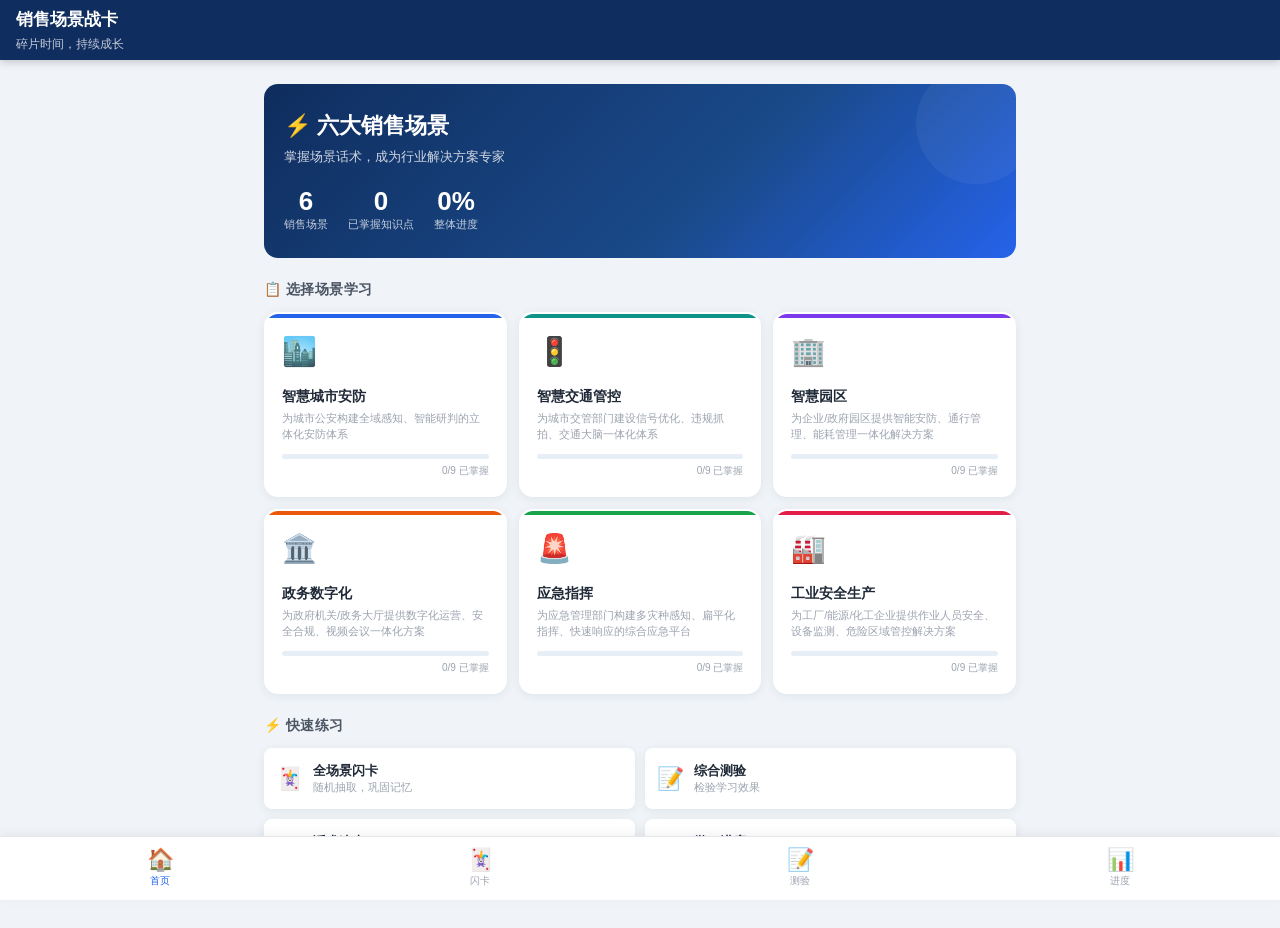
==== index.html @ 9e3f859b "feat: 搭建销售场景战卡学习系统完整框架 - 六大销售场景战卡（城市安防/智慧交通/智慧园区/政务数字化/应急指挥/工业安全） - 每张战卡含 8 个模块：场景一句话、目标客户、客户痛点、推荐方案" ====
<!DOCTYPE html>
<html lang="zh-CN">
<head>
  <meta charset="UTF-8">
  <meta name="viewport" content="width=device-width, initial-scale=1.0, maximum-scale=1.0">
  <title>销售场景战卡</title>
  <link rel="stylesheet" href="css/style.css">
</head>
<body>
  <div id="app">
    <div class="loading-screen">
      <div class="loading-logo">⚡</div>
      <p>加载中...</p>
    </div>
  </div>
  <script src="js/data.js"></script>
  <script src="js/app.js"></script>
</body>
</html>
---- css/style.css ----
/* ===== Reset & Base ===== */
*, *::before, *::after { box-sizing: border-box; margin: 0; padding: 0; }

:root {
  --primary: #0f2d5e;
  --primary-mid: #1a4a8a;
  --primary-light: #2563eb;
  --accent: #f59e0b;
  --accent-light: #fef3c7;
  --bg: #f0f4f8;
  --bg2: #e8eef5;
  --card: #ffffff;
  --text: #1f2937;
  --text-2: #4b5563;
  --text-3: #9ca3af;
  --border: #e5e7eb;
  --success: #059669;
  --success-bg: #d1fae5;
  --danger: #dc2626;
  --danger-bg: #fee2e2;
  --warn: #d97706;
  --warn-bg: #fef3c7;
  --radius: 14px;
  --radius-sm: 8px;
  --shadow: 0 2px 10px rgba(15,45,94,0.08);
  --shadow-lg: 0 8px 30px rgba(15,45,94,0.14);
  --transition: 0.2s ease;
  --header-h: 60px;
  --bottom-h: 64px;
}

html { font-size: 16px; }
body {
  font-family: -apple-system, BlinkMacSystemFont, "PingFang SC", "Hiragino Sans GB",
               "Microsoft YaHei", "Helvetica Neue", sans-serif;
  background: var(--bg);
  color: var(--text);
  line-height: 1.6;
  min-height: 100vh;
  -webkit-font-smoothing: antialiased;
}

/* ===== Loading Screen ===== */
.loading-screen {
  display: flex;
  flex-direction: column;
  align-items: center;
  justify-content: center;
  min-height: 100vh;
  gap: 12px;
  color: var(--text-2);
}
.loading-logo { font-size: 48px; animation: pulse 1.2s infinite; }
@keyframes pulse { 0%,100% { opacity:1; } 50% { opacity:0.3; } }

/* ===== App Shell ===== */
.app-shell { display: flex; flex-direction: column; min-height: 100vh; }

/* ===== Header ===== */
.app-header {
  position: sticky;
  top: 0;
  z-index: 100;
  height: var(--header-h);
  background: var(--primary);
  color: #fff;
  display: flex;
  align-items: center;
  padding: 0 16px;
  gap: 12px;
  box-shadow: 0 2px 8px rgba(0,0,0,0.2);
}
.header-back {
  background: rgba(255,255,255,0.15);
  border: none;
  color: #fff;
  width: 36px; height: 36px;
  border-radius: 50%;
  font-size: 18px;
  cursor: pointer;
  display: flex; align-items: center; justify-content: center;
  transition: var(--transition);
  flex-shrink: 0;
}
.header-back:hover { background: rgba(255,255,255,0.25); }
.header-title {
  font-size: 17px;
  font-weight: 600;
  flex: 1;
  white-space: nowrap;
  overflow: hidden;
  text-overflow: ellipsis;
}
.header-subtitle { font-size: 12px; opacity: 0.75; margin-top: 1px; }
.header-actions { display: flex; gap: 8px; }
.header-btn {
  background: rgba(255,255,255,0.15);
  border: none;
  color: #fff;
  padding: 6px 12px;
  border-radius: 20px;
  font-size: 13px;
  cursor: pointer;
  transition: var(--transition);
  white-space: nowrap;
}
.header-btn:hover { background: rgba(255,255,255,0.25); }
.header-badge {
  background: var(--accent);
  color: var(--primary);
  font-size: 11px;
  font-weight: 700;
  padding: 2px 8px;
  border-radius: 12px;
}

/* ===== Main Content ===== */
.main-content { flex: 1; padding: 16px; max-width: 800px; margin: 0 auto; width: 100%; }
.main-content.no-pad { padding: 0; }

/* ===== Home Screen ===== */
.home-hero {
  background: linear-gradient(135deg, var(--primary) 0%, var(--primary-mid) 60%, var(--primary-light) 100%);
  border-radius: var(--radius);
  padding: 24px 20px;
  color: #fff;
  margin-bottom: 20px;
  position: relative;
  overflow: hidden;
}
.home-hero::after {
  content: "";
  position: absolute;
  right: -20px; top: -20px;
  width: 120px; height: 120px;
  background: rgba(255,255,255,0.05);
  border-radius: 50%;
}
.home-hero-title { font-size: 22px; font-weight: 700; margin-bottom: 4px; }
.home-hero-sub { font-size: 13px; opacity: 0.8; margin-bottom: 20px; }
.home-stats { display: flex; gap: 20px; }
.stat-item { text-align: center; }
.stat-num { font-size: 26px; font-weight: 800; line-height: 1; }
.stat-label { font-size: 11px; opacity: 0.75; margin-top: 2px; }

.section-title {
  font-size: 14px;
  font-weight: 600;
  color: var(--text-2);
  text-transform: uppercase;
  letter-spacing: 0.5px;
  margin-bottom: 12px;
  display: flex;
  align-items: center;
  gap: 6px;
}

/* ===== Scenario Grid ===== */
.scenario-grid {
  display: grid;
  grid-template-columns: repeat(2, 1fr);
  gap: 12px;
  margin-bottom: 20px;
}
@media (min-width: 600px) { .scenario-grid { grid-template-columns: repeat(3, 1fr); } }

.scenario-card {
  background: var(--card);
  border-radius: var(--radius);
  padding: 16px;
  cursor: pointer;
  box-shadow: var(--shadow);
  transition: var(--transition);
  border: 2px solid transparent;
  position: relative;
  overflow: hidden;
}
.scenario-card:hover { transform: translateY(-2px); box-shadow: var(--shadow-lg); }
.scenario-card:active { transform: scale(0.97); }
.scenario-card.completed { border-color: var(--success); }

.scenario-card-accent {
  position: absolute;
  top: 0; left: 0; right: 0;
  height: 4px;
  border-radius: var(--radius) var(--radius) 0 0;
}
.scenario-icon { font-size: 28px; margin-bottom: 10px; display: block; }
.scenario-name { font-size: 14px; font-weight: 700; margin-bottom: 4px; color: var(--text); }
.scenario-summary { font-size: 11px; color: var(--text-3); line-height: 1.4; margin-bottom: 12px; }

.scenario-progress { margin-top: auto; }
.progress-bar-wrap { background: var(--bg2); border-radius: 4px; height: 5px; margin-bottom: 4px; }
.progress-bar-fill { height: 100%; border-radius: 4px; transition: width 0.5s ease; }
.progress-label { font-size: 10px; color: var(--text-3); text-align: right; }

/* ===== Quick Actions ===== */
.quick-actions { display: grid; grid-template-columns: repeat(2, 1fr); gap: 10px; margin-bottom: 24px; }
.quick-action-btn {
  background: var(--card);
  border: none;
  border-radius: var(--radius-sm);
  padding: 14px 12px;
  cursor: pointer;
  text-align: left;
  box-shadow: var(--shadow);
  transition: var(--transition);
  display: flex;
  align-items: center;
  gap: 10px;
}
.quick-action-btn:hover { box-shadow: var(--shadow-lg); transform: translateY(-1px); }
.qa-icon { font-size: 22px; }
.qa-text { }
.qa-title { font-size: 13px; font-weight: 600; color: var(--text); }
.qa-desc { font-size: 11px; color: var(--text-3); }

/* ===== Scenario Detail ===== */
.scenario-detail-hero {
  padding: 20px 16px 0;
  background: linear-gradient(180deg, var(--primary) 0%, var(--bg) 100%);
  margin-bottom: 0;
}
.scenario-detail-card {
  background: var(--card);
  border-radius: var(--radius) var(--radius) 0 0;
  padding: 16px;
  margin-top: 16px;
}
.scenario-detail-icon { font-size: 36px; margin-bottom: 8px; }
.scenario-detail-name { font-size: 20px; font-weight: 800; color: #fff; margin-bottom: 4px; }
.scenario-detail-tagline {
  font-size: 13px;
  color: rgba(255,255,255,0.85);
  line-height: 1.5;
  margin-bottom: 16px;
  padding: 10px 12px;
  background: rgba(255,255,255,0.1);
  border-radius: var(--radius-sm);
  border-left: 3px solid var(--accent);
}

/* Module Tabs */
.module-tabs-wrap { background: var(--card); position: sticky; top: var(--header-h); z-index: 50; }
.module-tabs {
  display: flex;
  overflow-x: auto;
  gap: 0;
  border-bottom: 2px solid var(--border);
  padding: 0 12px;
  scrollbar-width: none;
}
.module-tabs::-webkit-scrollbar { display: none; }
.module-tab {
  flex-shrink: 0;
  padding: 10px 14px;
  font-size: 13px;
  font-weight: 500;
  color: var(--text-3);
  cursor: pointer;
  border-bottom: 2px solid transparent;
  margin-bottom: -2px;
  transition: var(--transition);
  white-space: nowrap;
}
.module-tab:hover { color: var(--primary-light); }
.module-tab.active { color: var(--primary-light); border-bottom-color: var(--primary-light); font-weight: 700; }

/* Module Content */
.module-content { padding: 16px; display: none; }
.module-content.active { display: block; }

.module-section {
  background: var(--card);
  border-radius: var(--radius-sm);
  padding: 14px;
  margin-bottom: 12px;
  border: 1px solid var(--border);
}
.module-section-title {
  font-size: 12px;
  font-weight: 700;
  color: var(--text-2);
  text-transform: uppercase;
  letter-spacing: 0.5px;
  margin-bottom: 10px;
  display: flex;
  align-items: center;
  gap: 6px;
}
.module-section-title .dot {
  width: 8px; height: 8px;
  border-radius: 50%;
  display: inline-block;
}

.tag-list { display: flex; flex-wrap: wrap; gap: 6px; }
.tag {
  padding: 4px 10px;
  border-radius: 20px;
  font-size: 12px;
  font-weight: 500;
  background: var(--bg2);
  color: var(--text-2);
}
.tag.blue { background: #dbeafe; color: #1e40af; }
.tag.green { background: #d1fae5; color: #065f46; }
.tag.orange { background: #fed7aa; color: #92400e; }
.tag.red { background: #fee2e2; color: #991b1b; }
.tag.purple { background: #ede9fe; color: #5b21b6; }

.concern-list { display: flex; flex-direction: column; gap: 8px; }
.concern-item {
  display: flex;
  align-items: flex-start;
  gap: 8px;
  font-size: 13px;
  color: var(--text);
  line-height: 1.5;
}
.concern-bullet {
  width: 6px; height: 6px;
  border-radius: 50%;
  background: var(--primary-light);
  flex-shrink: 0;
  margin-top: 7px;
}

.script-box {
  background: #f8fafc;
  border: 1px solid var(--border);
  border-left: 3px solid var(--accent);
  border-radius: var(--radius-sm);
  padding: 14px;
  font-size: 13px;
  line-height: 1.8;
  color: var(--text);
  white-space: pre-wrap;
}

.question-list { display: flex; flex-direction: column; gap: 10px; }
.question-item {
  display: flex;
  gap: 10px;
  align-items: flex-start;
}
.q-num {
  width: 22px; height: 22px;
  background: var(--primary-light);
  color: #fff;
  border-radius: 50%;
  font-size: 11px;
  font-weight: 700;
  display: flex; align-items: center; justify-content: center;
  flex-shrink: 0;
  margin-top: 2px;
}
.q-text { font-size: 13px; line-height: 1.6; color: var(--text); }

.boundary-group { margin-bottom: 12px; }
.boundary-type {
  font-size: 11px;
  font-weight: 700;
  color: var(--danger);
  margin-bottom: 6px;
  display: flex;
  align-items: center;
  gap: 4px;
}
.boundary-items { display: flex; flex-direction: column; gap: 6px; }
.boundary-item {
  font-size: 12px;
  color: var(--text-2);
  padding: 6px 10px;
  background: var(--danger-bg);
  border-radius: var(--radius-sm);
  display: flex;
  gap: 6px;
  align-items: flex-start;
}
.boundary-item::before { content: "🚫"; font-size: 11px; flex-shrink: 0; }

.pilot-list { display: flex; flex-direction: column; gap: 8px; }
.pilot-item {
  font-size: 13px;
  color: var(--text);
  padding: 10px 12px;
  background: var(--success-bg);
  border-radius: var(--radius-sm);
  display: flex;
  gap: 8px;
  align-items: flex-start;
  line-height: 1.5;
}
.pilot-item::before { content: "✅"; font-size: 12px; flex-shrink: 0; }

/* Module CTA */
.module-cta { display: flex; gap: 10px; padding: 0 16px 20px; margin-top: 4px; }
.btn {
  flex: 1;
  padding: 14px 16px;
  border: none;
  border-radius: var(--radius-sm);
  font-size: 14px;
  font-weight: 600;
  cursor: pointer;
  transition: var(--transition);
  display: flex;
  align-items: center;
  justify-content: center;
  gap: 6px;
}
.btn-primary { background: var(--primary-light); color: #fff; }
.btn-primary:hover { background: var(--primary-mid); }
.btn-secondary { background: var(--card); color: var(--primary-light); border: 2px solid var(--primary-light); }
.btn-secondary:hover { background: #dbeafe; }
.btn-success { background: var(--success); color: #fff; }
.btn-danger { background: var(--danger); color: #fff; }
.btn-accent { background: var(--accent); color: var(--primary); }

/* ===== Flashcard Mode ===== */
.flashcard-screen { display: flex; flex-direction: column; min-height: calc(100vh - var(--header-h)); }

.fc-progress-wrap {
  padding: 12px 16px 8px;
  background: var(--card);
  border-bottom: 1px solid var(--border);
}
.fc-progress-info { display: flex; justify-content: space-between; align-items: center; margin-bottom: 6px; }
.fc-progress-text { font-size: 12px; color: var(--text-2); }
.fc-progress-score { font-size: 12px; font-weight: 600; color: var(--success); }
.fc-progress-bar { height: 6px; background: var(--bg2); border-radius: 3px; }
.fc-progress-fill { height: 100%; border-radius: 3px; background: var(--primary-light); transition: width 0.4s ease; }

.fc-card-wrap {
  flex: 1;
  display: flex;
  flex-direction: column;
  align-items: center;
  justify-content: center;
  padding: 20px 16px;
  perspective: 1000px;
}
.fc-card {
  width: 100%;
  max-width: 480px;
  min-height: 260px;
  position: relative;
  transform-style: preserve-3d;
  transition: transform 0.5s cubic-bezier(0.4,0,0.2,1);
  cursor: pointer;
}
.fc-card.flipped { transform: rotateY(180deg); }
.fc-face {
  position: absolute;
  width: 100%; height: 100%;
  backface-visibility: hidden;
  -webkit-backface-visibility: hidden;
  border-radius: var(--radius);
  box-shadow: var(--shadow-lg);
  display: flex;
  flex-direction: column;
  align-items: center;
  justify-content: center;
  padding: 28px 24px;
  text-align: center;
}
.fc-front {
  background: linear-gradient(135deg, var(--primary) 0%, var(--primary-light) 100%);
  color: #fff;
}
.fc-back {
  background: var(--card);
  color: var(--text);
  transform: rotateY(180deg);
}
.fc-category {
  font-size: 11px;
  font-weight: 700;
  letter-spacing: 1px;
  text-transform: uppercase;
  opacity: 0.7;
  margin-bottom: 14px;
}
.fc-question { font-size: 17px; font-weight: 700; line-height: 1.5; }
.fc-hint { font-size: 12px; opacity: 0.6; margin-top: 16px; }
.fc-answer-label {
  font-size: 11px;
  font-weight: 700;
  color: var(--text-3);
  text-transform: uppercase;
  letter-spacing: 0.5px;
  margin-bottom: 10px;
}
.fc-answer { font-size: 14px; line-height: 1.7; color: var(--text); text-align: left; width: 100%; }

.fc-actions { padding: 0 16px 20px; display: flex; gap: 10px; justify-content: center; }
.fc-action-btn {
  flex: 1;
  max-width: 160px;
  padding: 14px;
  border: none;
  border-radius: var(--radius-sm);
  font-size: 14px;
  font-weight: 600;
  cursor: pointer;
  transition: var(--transition);
  display: flex;
  align-items: center;
  justify-content: center;
  gap: 6px;
}
.fc-again { background: #fee2e2; color: var(--danger); }
.fc-again:hover { background: var(--danger); color: #fff; }
.fc-got-it { background: #d1fae5; color: var(--success); }
.fc-got-it:hover { background: var(--success); color: #fff; }
.fc-flip-hint {
  text-align: center;
  font-size: 12px;
  color: var(--text-3);
  padding: 0 16px 12px;
}

/* ===== Quiz Mode ===== */
.quiz-screen { padding: 16px; }

.quiz-question-card {
  background: var(--card);
  border-radius: var(--radius);
  padding: 20px;
  margin-bottom: 16px;
  box-shadow: var(--shadow);
}
.quiz-q-label { font-size: 11px; color: var(--text-3); font-weight: 600; text-transform: uppercase; margin-bottom: 8px; }
.quiz-q-text { font-size: 16px; font-weight: 600; color: var(--text); line-height: 1.5; }

.quiz-options { display: flex; flex-direction: column; gap: 10px; margin-bottom: 16px; }
.quiz-option {
  background: var(--card);
  border: 2px solid var(--border);
  border-radius: var(--radius-sm);
  padding: 14px 16px;
  font-size: 14px;
  color: var(--text);
  cursor: pointer;
  transition: var(--transition);
  display: flex;
  gap: 10px;
  align-items: flex-start;
  line-height: 1.5;
  text-align: left;
}
.quiz-option:hover { border-color: var(--primary-light); background: #f0f6ff; }
.quiz-option.selected { border-color: var(--primary-light); background: #dbeafe; }
.quiz-option.correct { border-color: var(--success); background: var(--success-bg); }
.quiz-option.wrong { border-color: var(--danger); background: var(--danger-bg); }
.quiz-option-letter {
  width: 24px; height: 24px;
  border-radius: 50%;
  background: var(--bg2);
  font-size: 12px;
  font-weight: 700;
  display: flex; align-items: center; justify-content: center;
  flex-shrink: 0;
}
.quiz-option.correct .quiz-option-letter { background: var(--success); color: #fff; }
.quiz-option.wrong .quiz-option-letter { background: var(--danger); color: #fff; }

.quiz-explanation {
  background: var(--accent-light);
  border-radius: var(--radius-sm);
  padding: 12px 14px;
  font-size: 13px;
  color: var(--text-2);
  line-height: 1.6;
  margin-bottom: 16px;
  display: none;
  border-left: 3px solid var(--accent);
}
.quiz-explanation.show { display: block; }

/* ===== Result Screen ===== */
.result-screen { padding: 24px 16px; text-align: center; }
.result-score-ring {
  width: 120px; height: 120px;
  border-radius: 50%;
  background: conic-gradient(var(--primary-light) var(--score-pct), var(--bg2) 0);
  display: flex; align-items: center; justify-content: center;
  margin: 0 auto 20px;
  box-shadow: var(--shadow-lg);
}
.result-score-inner {
  width: 96px; height: 96px;
  border-radius: 50%;
  background: var(--card);
  display: flex; flex-direction: column; align-items: center; justify-content: center;
}
.result-score-num { font-size: 28px; font-weight: 800; color: var(--primary); }
.result-score-label { font-size: 11px; color: var(--text-3); }
.result-title { font-size: 20px; font-weight: 700; margin-bottom: 8px; }
.result-desc { font-size: 14px; color: var(--text-2); margin-bottom: 28px; line-height: 1.6; }

/* ===== All Scenarios Quiz ===== */
.mode-select-screen { padding: 16px; }
.mode-card {
  background: var(--card);
  border-radius: var(--radius);
  padding: 18px;
  margin-bottom: 12px;
  box-shadow: var(--shadow);
  cursor: pointer;
  display: flex;
  gap: 14px;
  align-items: center;
  transition: var(--transition);
  border: 2px solid transparent;
}
.mode-card:hover { border-color: var(--primary-light); box-shadow: var(--shadow-lg); }
.mode-icon { font-size: 32px; flex-shrink: 0; }
.mode-info { flex: 1; }
.mode-title { font-size: 16px; font-weight: 700; margin-bottom: 2px; }
.mode-desc { font-size: 12px; color: var(--text-3); line-height: 1.4; }
.mode-arrow { font-size: 18px; color: var(--text-3); }

/* ===== Progress Overview ===== */
.progress-screen { padding: 16px; }
.overall-card {
  background: linear-gradient(135deg, var(--primary) 0%, var(--primary-light) 100%);
  border-radius: var(--radius);
  padding: 20px;
  color: #fff;
  margin-bottom: 20px;
  text-align: center;
}
.overall-pct { font-size: 48px; font-weight: 800; }
.overall-label { font-size: 14px; opacity: 0.8; margin-top: 4px; }
.progress-detail-list { display: flex; flex-direction: column; gap: 10px; }
.progress-detail-item {
  background: var(--card);
  border-radius: var(--radius-sm);
  padding: 14px;
  box-shadow: var(--shadow);
  display: flex;
  align-items: center;
  gap: 12px;
  cursor: pointer;
}
.pd-icon { font-size: 24px; flex-shrink: 0; }
.pd-info { flex: 1; }
.pd-name { font-size: 14px; font-weight: 600; margin-bottom: 4px; }
.pd-bar-wrap { background: var(--bg2); border-radius: 3px; height: 5px; }
.pd-bar-fill { height: 100%; border-radius: 3px; }
.pd-pct { font-size: 13px; font-weight: 700; flex-shrink: 0; }

/* ===== Navigation Tabs (Bottom) ===== */
.bottom-nav {
  position: fixed;
  bottom: 0;
  left: 0;
  right: 0;
  height: var(--bottom-h);
  background: var(--card);
  border-top: 1px solid var(--border);
  display: flex;
  z-index: 100;
  box-shadow: 0 -2px 10px rgba(0,0,0,0.06);
}
.bottom-nav-item {
  flex: 1;
  display: flex;
  flex-direction: column;
  align-items: center;
  justify-content: center;
  gap: 3px;
  cursor: pointer;
  transition: var(--transition);
  border: none;
  background: none;
  color: var(--text-3);
  padding: 6px 0;
}
.bottom-nav-item.active { color: var(--primary-light); }
.bottom-nav-item:hover { color: var(--primary-light); }
.nav-icon { font-size: 22px; line-height: 1; }
.nav-label { font-size: 10px; font-weight: 500; }

/* Page bottom padding for fixed nav */
.has-bottom-nav { padding-bottom: calc(var(--bottom-h) + 8px); }

/* ===== Empty / Placeholder ===== */
.empty-state { text-align: center; padding: 40px 20px; color: var(--text-3); }
.empty-icon { font-size: 48px; margin-bottom: 12px; }
.empty-text { font-size: 14px; line-height: 1.6; }

/* ===== Chip Badges ===== */
.chip {
  display: inline-flex;
  align-items: center;
  gap: 4px;
  padding: 3px 10px;
  border-radius: 20px;
  font-size: 11px;
  font-weight: 600;
}
.chip-new { background: #dbeafe; color: #1e40af; }
.chip-done { background: var(--success-bg); color: var(--success); }

/* ===== Solution Grid ===== */
.solution-grid { display: grid; grid-template-columns: 1fr 1fr; gap: 8px; }
.solution-item {
  background: var(--bg);
  border-radius: var(--radius-sm);
  padding: 10px;
}
.solution-item-title { font-size: 10px; font-weight: 700; color: var(--text-3); text-transform: uppercase; margin-bottom: 6px; }
.solution-tags { display: flex; flex-wrap: wrap; gap: 4px; }
.solution-tag { font-size: 11px; padding: 2px 7px; border-radius: 10px; background: var(--card); color: var(--text-2); border: 1px solid var(--border); }

/* ===== Utility ===== */
.mt-4 { margin-top: 4px; }
.mt-8 { margin-top: 8px; }
.mt-12 { margin-top: 12px; }
.mt-16 { margin-top: 16px; }
.text-center { text-align: center; }
.fw-700 { font-weight: 700; }
.divider { border: none; border-top: 1px solid var(--border); margin: 12px 0; }

/* ===== Scenario color themes ===== */
.theme-blue .progress-bar-fill, .theme-blue .pd-bar-fill { background: #2563eb; }
.theme-teal .progress-bar-fill, .theme-teal .pd-bar-fill { background: #0d9488; }
.theme-purple .progress-bar-fill, .theme-purple .pd-bar-fill { background: #7c3aed; }
.theme-orange .progress-bar-fill, .theme-orange .pd-bar-fill { background: #ea580c; }
.theme-green .progress-bar-fill, .theme-green .pd-bar-fill { background: #16a34a; }
.theme-rose .progress-bar-fill, .theme-rose .pd-bar-fill { background: #e11d48; }

/* Responsive */
@media (max-width: 360px) {
  .home-hero-title { font-size: 18px; }
  .scenario-name { font-size: 13px; }
  .fc-question { font-size: 15px; }
}

@media (min-width: 768px) {
  .main-content { padding: 24px; }
  .fc-card { min-height: 300px; }
  .scenario-detail-hero { padding: 24px 24px 0; }
}
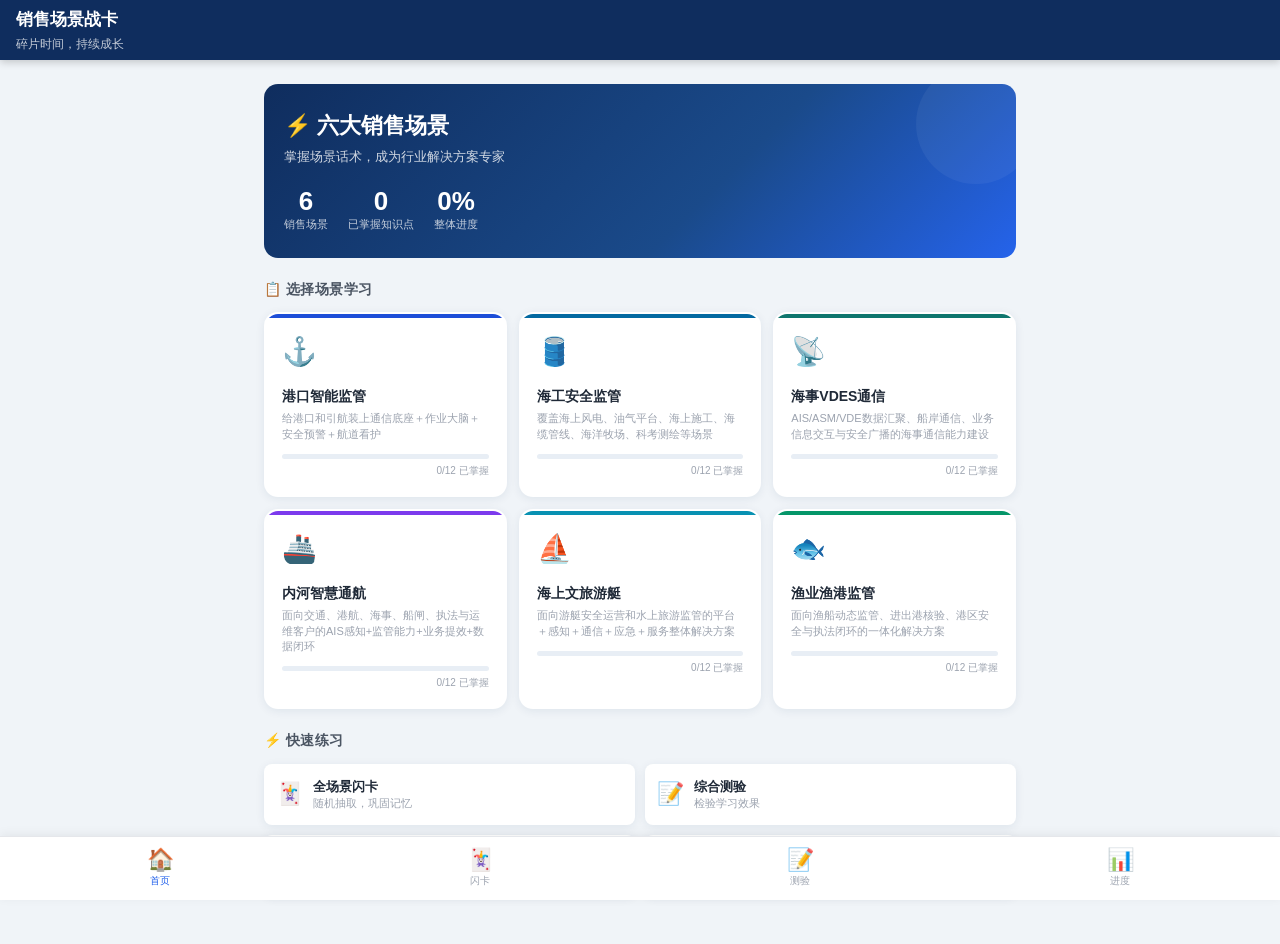
==== commit fb3495d0: "fix: 强制浏览器加载新版JS（cache bust）+ tab点击修复" ====
--- a/index.html
+++ b/index.html
@@ -4,7 +4,7 @@
   <meta charset="UTF-8">
   <meta name="viewport" content="width=device-width, initial-scale=1.0, maximum-scale=1.0">
   <title>销售场景战卡</title>
-  <link rel="stylesheet" href="css/style.css">
+  <link rel="stylesheet" href="css/style.css?v=2">
 </head>
 <body>
   <div id="app">
@@ -13,7 +13,7 @@
       <p>加载中...</p>
     </div>
   </div>
-  <script src="js/data.js"></script>
-  <script src="js/app.js"></script>
+  <script src="js/data.js?v=2"></script>
+  <script src="js/app.js?v=2"></script>
 </body>
 </html>
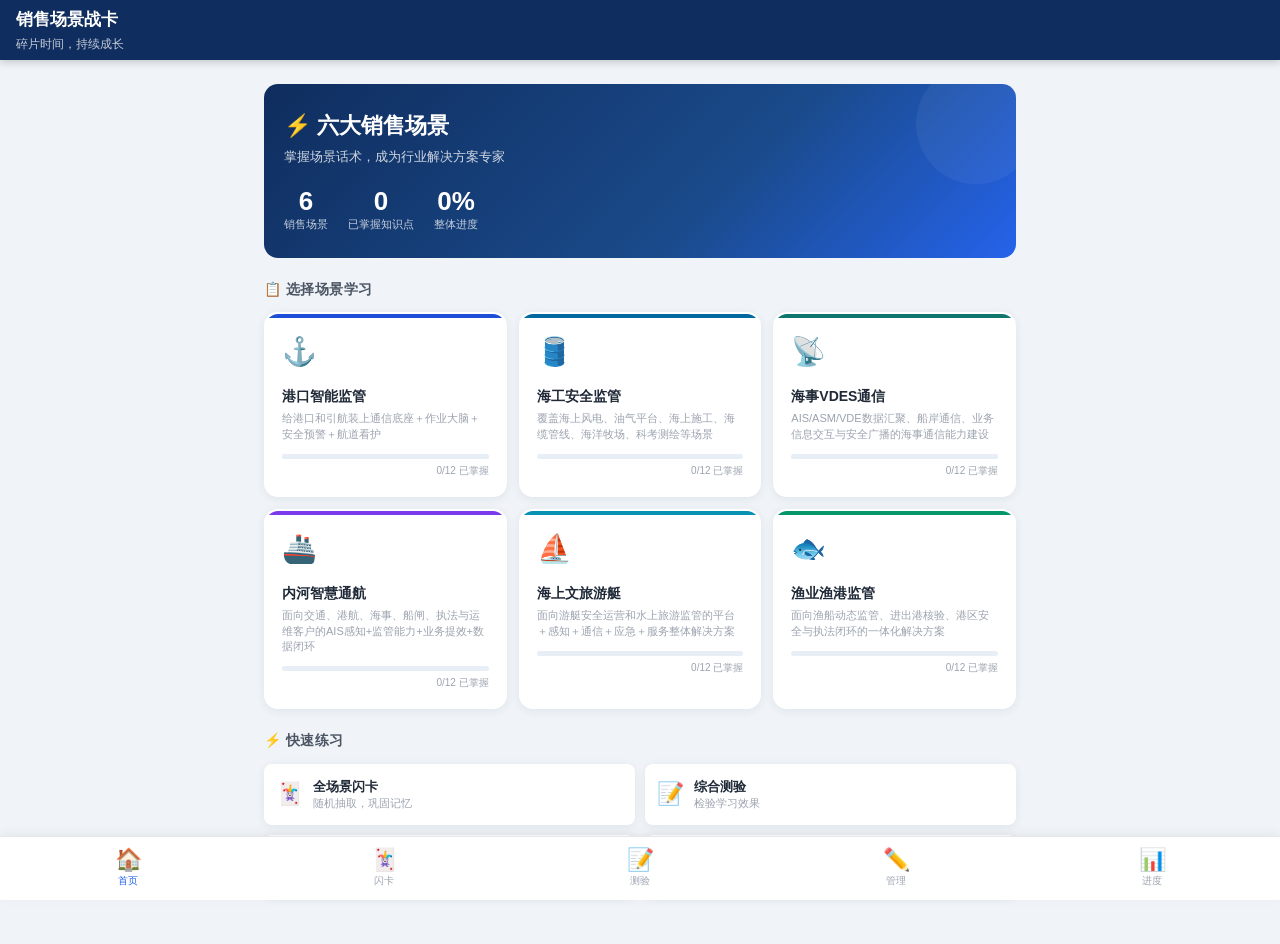
==== commit 94408888: "feat: 添加PWA支持和场景管理功能 - 添加 manifest.json 和 service worker，支持安装到 iOS/Android 主屏幕及离线使用 - 新增「管理」底部导航标签（新" ====
--- a/index.html
+++ b/index.html
@@ -4,6 +4,12 @@
   <meta charset="UTF-8">
   <meta name="viewport" content="width=device-width, initial-scale=1.0, maximum-scale=1.0">
   <title>销售场景战卡</title>
+  <link rel="manifest" href="manifest.json">
+  <meta name="theme-color" content="#0f2d5e">
+  <meta name="apple-mobile-web-app-capable" content="yes">
+  <meta name="apple-mobile-web-app-status-bar-style" content="black-translucent">
+  <meta name="apple-mobile-web-app-title" content="战卡学习">
+  <link rel="apple-touch-icon" href="icons/icon-192.png">
   <link rel="stylesheet" href="css/style.css?v=2">
 </head>
 <body>
@@ -15,5 +21,12 @@
   </div>
   <script src="js/data.js?v=2"></script>
   <script src="js/app.js?v=2"></script>
+  <script>
+    if ('serviceWorker' in navigator) {
+      window.addEventListener('load', () => {
+        navigator.serviceWorker.register('sw.js');
+      });
+    }
+  </script>
 </body>
 </html>
--- a/css/style.css
+++ b/css/style.css
@@ -444,7 +444,7 @@
 .fc-card {
   width: 100%;
   max-width: 480px;
-  min-height: 260px;
+  min-height: 320px;
   position: relative;
   transform-style: preserve-3d;
   transition: transform 0.5s cubic-bezier(0.4,0,0.2,1);
@@ -464,6 +464,7 @@
   justify-content: center;
   padding: 28px 24px;
   text-align: center;
+  overflow-y: auto;
 }
 .fc-front {
   background: linear-gradient(135deg, var(--primary) 0%, var(--primary-light) 100%);
@@ -745,3 +746,179 @@
   .fc-card { min-height: 300px; }
   .scenario-detail-hero { padding: 24px 24px 0; }
 }
+
+/* ===== Management Screen ===== */
+.manage-list { display: flex; flex-direction: column; gap: 10px; margin-bottom: 16px; }
+
+.manage-card {
+  background: var(--card);
+  border-radius: var(--radius-sm);
+  padding: 12px 14px;
+  box-shadow: var(--shadow);
+  display: flex;
+  align-items: center;
+  gap: 12px;
+}
+.manage-icon {
+  width: 44px; height: 44px;
+  border-radius: var(--radius-sm);
+  display: flex; align-items: center; justify-content: center;
+  font-size: 24px;
+  flex-shrink: 0;
+}
+.manage-info { flex: 1; min-width: 0; }
+.manage-name { font-size: 14px; font-weight: 600; color: var(--text); white-space: nowrap; overflow: hidden; text-overflow: ellipsis; }
+.manage-badge {
+  display: inline-block;
+  font-size: 10px;
+  font-weight: 600;
+  padding: 2px 8px;
+  border-radius: 10px;
+  margin-top: 3px;
+}
+.manage-badge.builtin { background: #dbeafe; color: #1e40af; }
+.manage-badge.custom { background: #d1fae5; color: #065f46; }
+.manage-actions { display: flex; gap: 6px; flex-shrink: 0; }
+.manage-btn {
+  font-size: 12px;
+  font-weight: 600;
+  padding: 6px 12px;
+  border-radius: var(--radius-sm);
+  border: none;
+  cursor: pointer;
+  transition: var(--transition);
+}
+.manage-btn.edit { background: #dbeafe; color: #1e40af; }
+.manage-btn.edit:hover { background: #bfdbfe; }
+.manage-btn.delete { background: #fee2e2; color: var(--danger); }
+.manage-btn.delete:hover { background: var(--danger); color: #fff; }
+
+/* ===== Edit Form ===== */
+.edit-section {
+  background: var(--card);
+  border-radius: var(--radius);
+  padding: 16px;
+  margin-bottom: 12px;
+  border: 1px solid var(--border);
+}
+.edit-section-title {
+  font-size: 14px;
+  font-weight: 700;
+  color: var(--text);
+  margin-bottom: 14px;
+  padding-bottom: 10px;
+  border-bottom: 1px solid var(--border);
+}
+.form-group { margin-bottom: 14px; }
+.form-group:last-child { margin-bottom: 0; }
+.form-group label {
+  display: block;
+  font-size: 12px;
+  font-weight: 600;
+  color: var(--text-2);
+  margin-bottom: 6px;
+  text-transform: uppercase;
+  letter-spacing: 0.3px;
+}
+.form-input {
+  width: 100%;
+  padding: 10px 12px;
+  border: 1.5px solid var(--border);
+  border-radius: var(--radius-sm);
+  font-size: 14px;
+  color: var(--text);
+  background: var(--bg);
+  font-family: inherit;
+  resize: vertical;
+  transition: border-color var(--transition);
+  line-height: 1.5;
+}
+.form-input:focus {
+  outline: none;
+  border-color: var(--primary-light);
+  background: var(--card);
+}
+
+/* List Editor */
+.list-editor { display: flex; flex-direction: column; gap: 6px; }
+.list-row { display: flex; gap: 6px; align-items: flex-start; }
+.list-textarea {
+  flex: 1;
+  padding: 8px 10px;
+  border: 1.5px solid var(--border);
+  border-radius: var(--radius-sm);
+  font-size: 13px;
+  color: var(--text);
+  background: var(--bg);
+  font-family: inherit;
+  resize: none;
+  line-height: 1.5;
+  transition: border-color var(--transition);
+}
+.list-textarea:focus { outline: none; border-color: var(--primary-light); background: var(--card); }
+.list-del {
+  width: 30px; height: 30px;
+  border: none;
+  background: #fee2e2;
+  color: var(--danger);
+  border-radius: var(--radius-sm);
+  font-size: 16px;
+  cursor: pointer;
+  flex-shrink: 0;
+  margin-top: 4px;
+  display: flex; align-items: center; justify-content: center;
+  transition: var(--transition);
+  line-height: 1;
+}
+.list-del:hover { background: var(--danger); color: #fff; }
+.list-add {
+  align-self: flex-start;
+  padding: 6px 14px;
+  border: 1.5px dashed var(--primary-light);
+  background: #f0f7ff;
+  color: var(--primary-light);
+  border-radius: var(--radius-sm);
+  font-size: 13px;
+  font-weight: 600;
+  cursor: pointer;
+  transition: var(--transition);
+  margin-top: 4px;
+}
+.list-add:hover { background: #dbeafe; }
+
+/* Icon picker */
+.icon-picker {
+  display: flex;
+  flex-wrap: wrap;
+  gap: 6px;
+  margin-bottom: 8px;
+}
+.icon-opt {
+  width: 38px; height: 38px;
+  border: 2px solid var(--border);
+  border-radius: var(--radius-sm);
+  background: var(--bg);
+  font-size: 20px;
+  cursor: pointer;
+  display: flex; align-items: center; justify-content: center;
+  transition: var(--transition);
+}
+.icon-opt.selected { border-color: var(--primary-light); background: #dbeafe; }
+.icon-opt:hover { border-color: var(--primary-light); }
+
+/* Color picker */
+.color-picker {
+  display: flex;
+  gap: 10px;
+  flex-wrap: wrap;
+  margin-bottom: 6px;
+}
+.color-opt {
+  width: 36px; height: 36px;
+  border-radius: 50%;
+  border: 3px solid transparent;
+  cursor: pointer;
+  transition: var(--transition);
+}
+.color-opt.selected { border-color: var(--text); transform: scale(1.15); }
+.color-opt:hover { transform: scale(1.1); }
